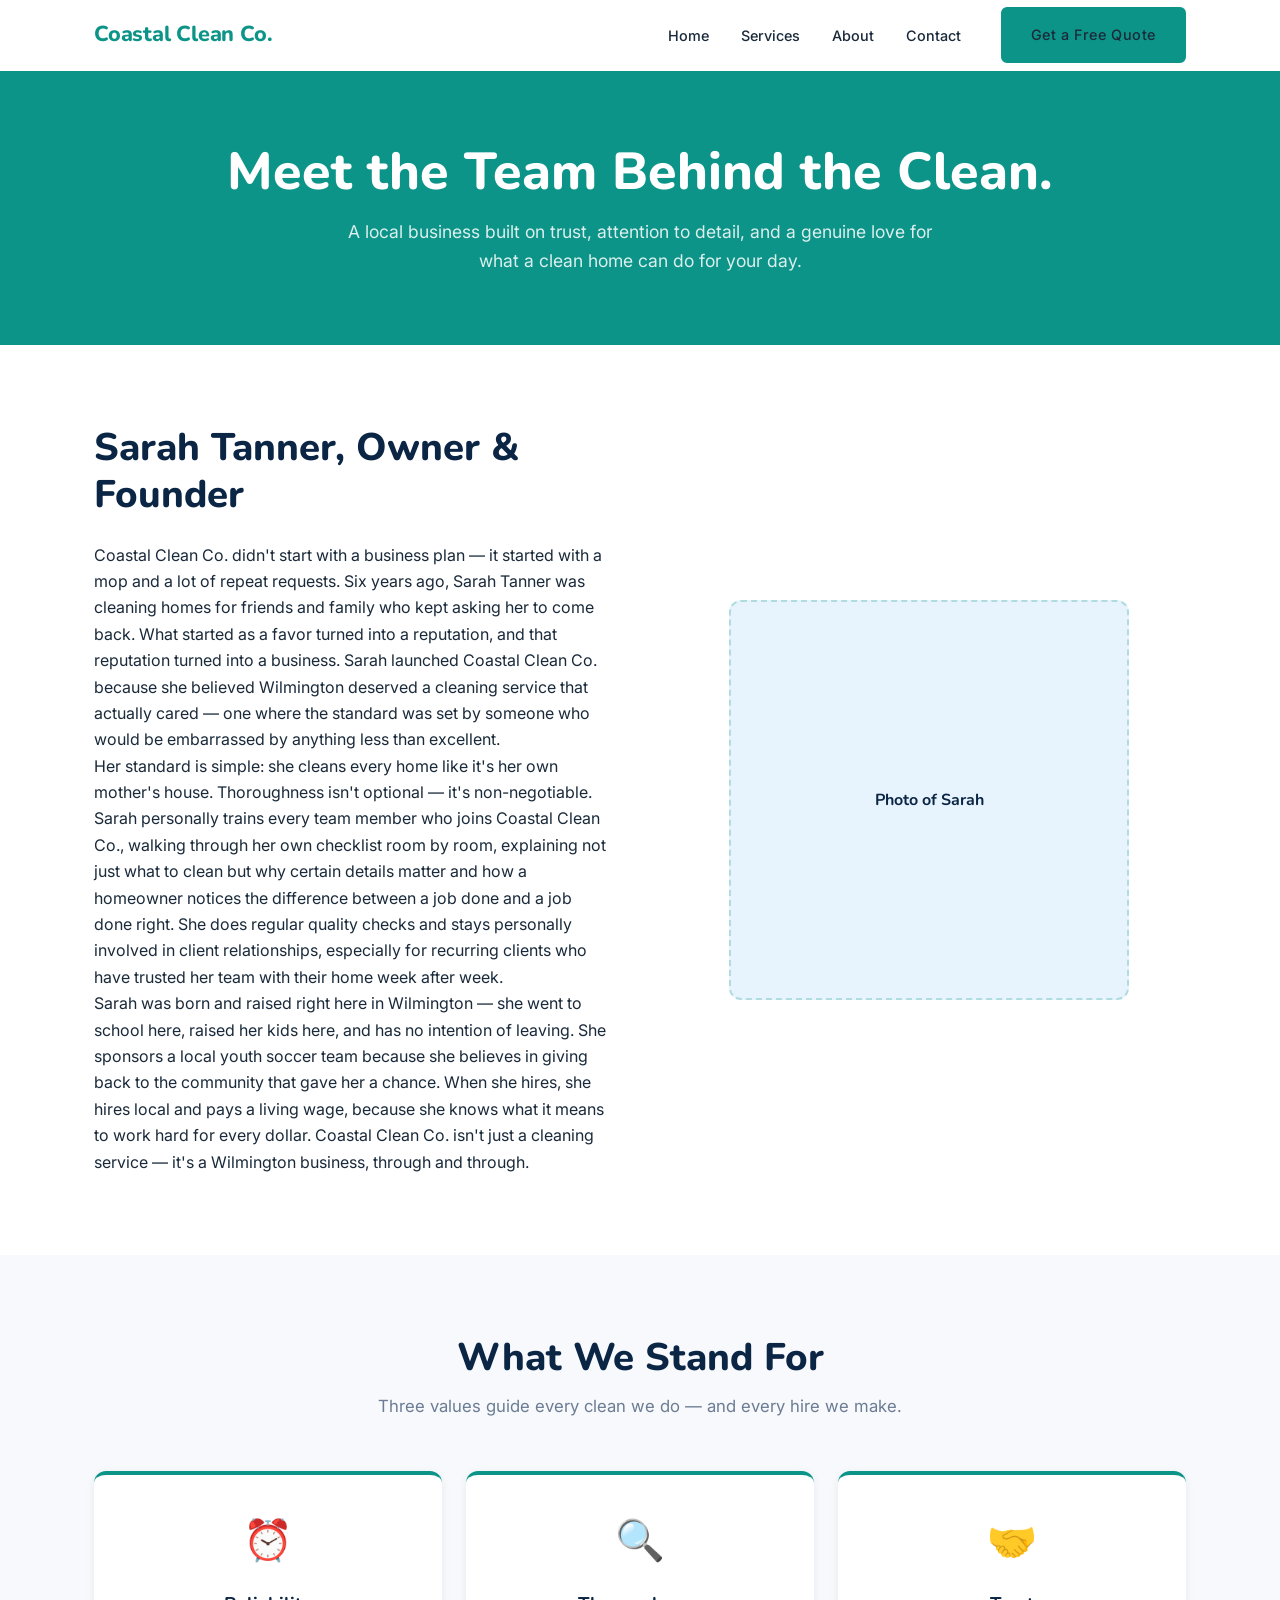
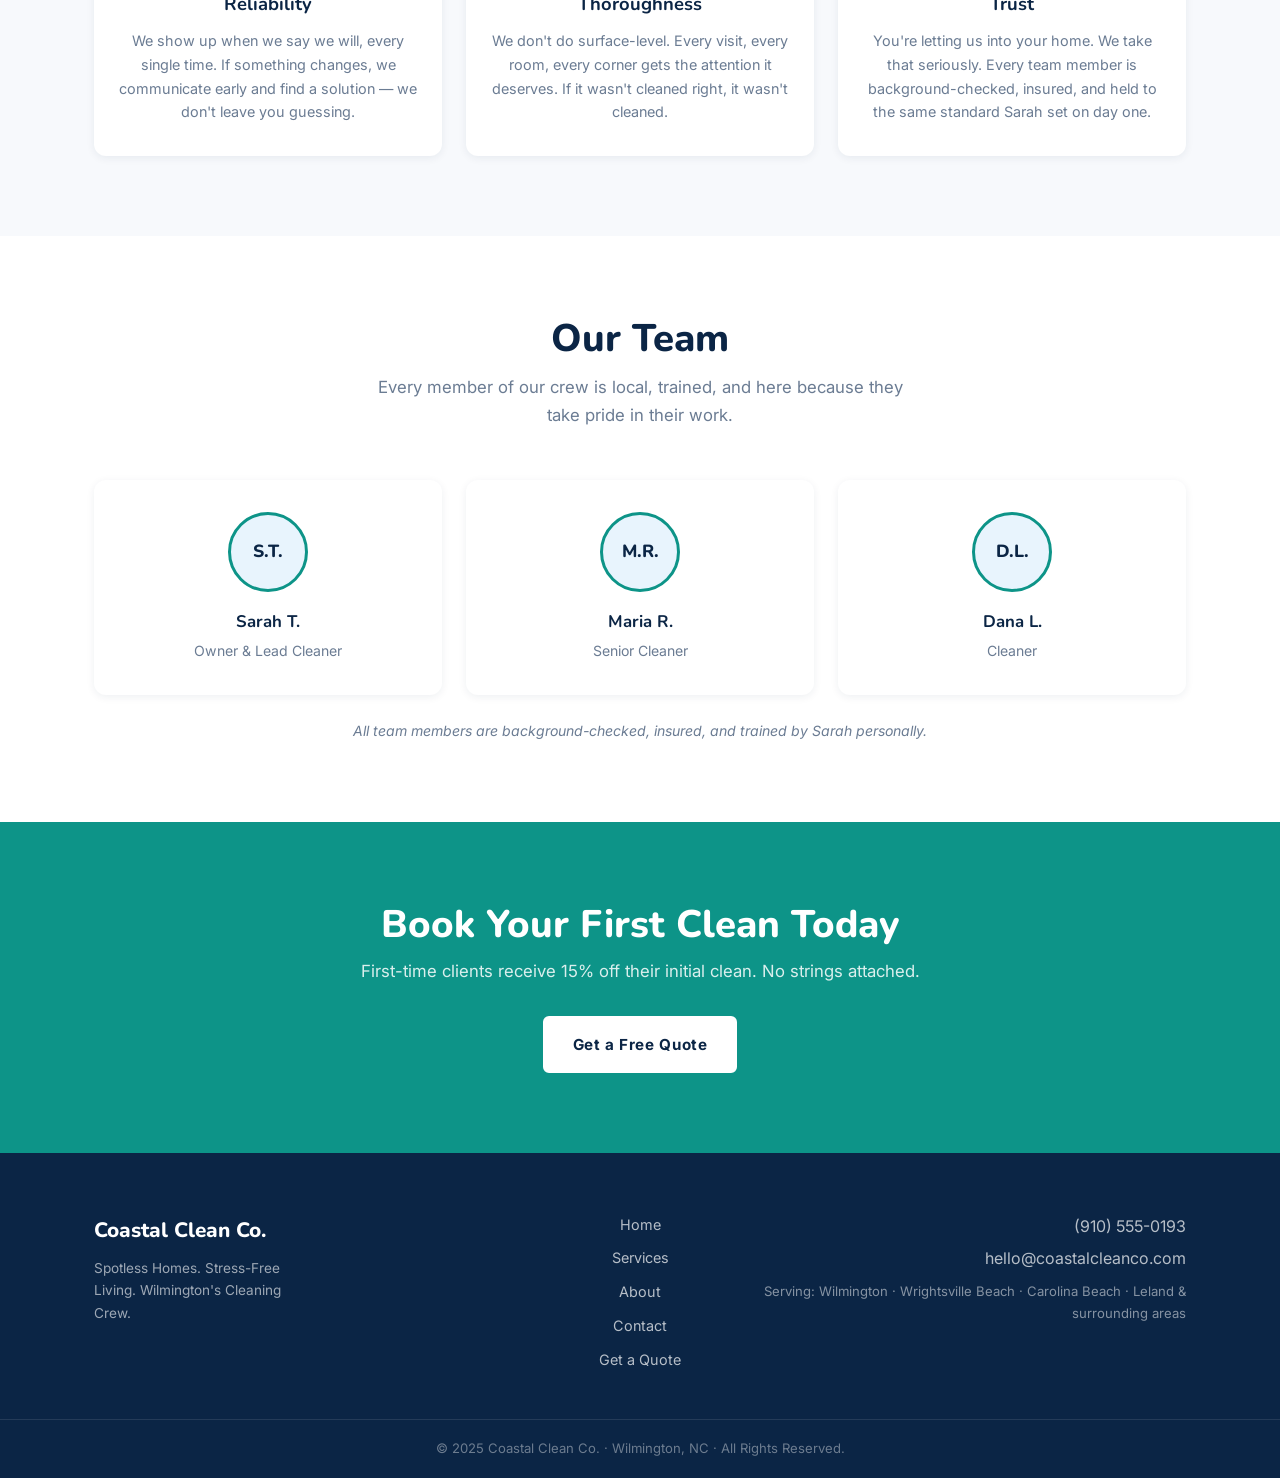
==== about.html @ 37d0d12b "Initial build — Coastal Clean Co. website 5-page lead-gen site for a fictional residential cleaning " ====
<!DOCTYPE html>
<html lang="en">
<head>
  <meta charset="UTF-8" />
  <meta name="viewport" content="width=device-width, initial-scale=1.0" />
  <meta name="description" content="Meet Sarah Tanner and the Coastal Clean Co. team — Wilmington's trusted residential cleaning crew. Background-checked, locally owned, and community-driven." />
  <title>About Us | Coastal Clean Co. — Wilmington, NC</title>
  <link rel="stylesheet" href="assets/css/style.css" />
  <link rel="preconnect" href="https://fonts.googleapis.com" />
  <link rel="preconnect" href="https://fonts.gstatic.com" crossorigin />
  <link href="https://fonts.googleapis.com/css2?family=Nunito:wght@700;800&family=Inter:wght@400;500&display=swap" rel="stylesheet" />
</head>
<body>

  <!-- ══════════════════════════════
       NAVBAR
  ══════════════════════════════ -->
  <header class="navbar" role="banner">
    <div class="container">
      <nav class="navbar__inner" aria-label="Main navigation">
        <a href="index.html" class="navbar__logo" aria-label="Coastal Clean Co. — Home">Coastal Clean Co.</a>

        <button class="navbar__hamburger" aria-label="Toggle navigation menu" aria-expanded="false" aria-controls="nav-links">
          <span></span><span></span><span></span>
        </button>

        <ul class="navbar__links" id="nav-links" role="list">
          <li><a href="index.html">Home</a></li>
          <li><a href="services.html">Services</a></li>
          <li><a href="about.html">About</a></li>
          <li><a href="contact.html">Contact</a></li>
          <li class="navbar__cta"><a href="contact.html" class="btn btn-primary">Get a Free Quote</a></li>
        </ul>
      </nav>
    </div>
  </header>

  <main>

    <!-- ══════════════════════════════
         PAGE HERO
    ══════════════════════════════ -->
    <section class="page-hero" aria-label="About hero">
      <div class="container">
        <h1>Meet the Team Behind the Clean.</h1>
        <p>A local business built on trust, attention to detail, and a genuine love for what a clean home can do for your day.</p>
      </div>
    </section>

    <!-- ══════════════════════════════
         OWNER BIO
    ══════════════════════════════ -->
    <section class="bio-section" aria-labelledby="bio-heading">
      <div class="container">
        <div class="bio-section__inner">

          <!-- Left: Bio copy -->
          <div>
            <h2 id="bio-heading" style="margin-bottom: 24px;">Sarah Tanner, Owner &amp; Founder</h2>

            <p>Coastal Clean Co. didn't start with a business plan — it started with a mop and a lot of repeat requests. Six years ago, Sarah Tanner was cleaning homes for friends and family who kept asking her to come back. What started as a favor turned into a reputation, and that reputation turned into a business. Sarah launched Coastal Clean Co. because she believed Wilmington deserved a cleaning service that actually cared — one where the standard was set by someone who would be embarrassed by anything less than excellent.</p>

            <p>Her standard is simple: she cleans every home like it's her own mother's house. Thoroughness isn't optional — it's non-negotiable. Sarah personally trains every team member who joins Coastal Clean Co., walking through her own checklist room by room, explaining not just what to clean but why certain details matter and how a homeowner notices the difference between a job done and a job done right. She does regular quality checks and stays personally involved in client relationships, especially for recurring clients who have trusted her team with their home week after week.</p>

            <p>Sarah was born and raised right here in Wilmington — she went to school here, raised her kids here, and has no intention of leaving. She sponsors a local youth soccer team because she believes in giving back to the community that gave her a chance. When she hires, she hires local and pays a living wage, because she knows what it means to work hard for every dollar. Coastal Clean Co. isn't just a cleaning service — it's a Wilmington business, through and through.</p>
          </div>

          <!-- Right: Photo placeholder -->
          <div class="bio-section__image" role="img" aria-label="Photo of Sarah Tanner placeholder">
            Photo of Sarah
          </div>

        </div>
      </div>
    </section>

    <!-- ══════════════════════════════
         VALUES
    ══════════════════════════════ -->
    <section class="section section--gray" aria-labelledby="values-heading">
      <div class="container">
        <div class="section__header">
          <h2 id="values-heading">What We Stand For</h2>
          <p>Three values guide every clean we do — and every hire we make.</p>
        </div>

        <div class="values-grid">

          <article class="value-card">
            <div class="value-card__icon" aria-hidden="true">⏰</div>
            <div class="value-card__title">Reliability</div>
            <p class="value-card__desc">We show up when we say we will, every single time. If something changes, we communicate early and find a solution — we don't leave you guessing.</p>
          </article>

          <article class="value-card">
            <div class="value-card__icon" aria-hidden="true">🔍</div>
            <div class="value-card__title">Thoroughness</div>
            <p class="value-card__desc">We don't do surface-level. Every visit, every room, every corner gets the attention it deserves. If it wasn't cleaned right, it wasn't cleaned.</p>
          </article>

          <article class="value-card">
            <div class="value-card__icon" aria-hidden="true">🤝</div>
            <div class="value-card__title">Trust</div>
            <p class="value-card__desc">You're letting us into your home. We take that seriously. Every team member is background-checked, insured, and held to the same standard Sarah set on day one.</p>
          </article>

        </div>
      </div>
    </section>

    <!-- ══════════════════════════════
         TEAM
    ══════════════════════════════ -->
    <section class="section" aria-labelledby="team-heading">
      <div class="container">
        <div class="section__header">
          <h2 id="team-heading">Our Team</h2>
          <p>Every member of our crew is local, trained, and here because they take pride in their work.</p>
        </div>

        <div class="team-grid">

          <article class="team-card">
            <div class="team-card__avatar" aria-hidden="true">S.T.</div>
            <div class="team-card__name">Sarah T.</div>
            <div class="team-card__role">Owner &amp; Lead Cleaner</div>
          </article>

          <article class="team-card">
            <div class="team-card__avatar" aria-hidden="true">M.R.</div>
            <div class="team-card__name">Maria R.</div>
            <div class="team-card__role">Senior Cleaner</div>
          </article>

          <article class="team-card">
            <div class="team-card__avatar" aria-hidden="true">D.L.</div>
            <div class="team-card__name">Dana L.</div>
            <div class="team-card__role">Cleaner</div>
          </article>

        </div>

        <p class="team-note">All team members are background-checked, insured, and trained by Sarah personally.</p>
      </div>
    </section>

    <!-- ══════════════════════════════
         CTA BANNER
    ══════════════════════════════ -->
    <section class="cta-banner" aria-label="Call to action">
      <div class="container">
        <h2>Book Your First Clean Today</h2>
        <p>First-time clients receive 15% off their initial clean. No strings attached.</p>
        <a href="contact.html" class="btn btn-white">Get a Free Quote</a>
      </div>
    </section>

  </main>

  <!-- ══════════════════════════════
       FOOTER
  ══════════════════════════════ -->
  <footer class="footer" role="contentinfo">
    <div class="container">
      <div class="footer__inner">

        <div class="footer__brand">
          <div class="footer__logo">Coastal Clean Co.</div>
          <p class="footer__tagline">Spotless Homes. Stress-Free Living. Wilmington's Cleaning Crew.</p>
        </div>

        <nav class="footer__nav" aria-label="Footer navigation">
          <a href="index.html">Home</a>
          <a href="services.html">Services</a>
          <a href="about.html">About</a>
          <a href="contact.html">Contact</a>
          <a href="contact.html">Get a Quote</a>
        </nav>

        <div class="footer__contact">
          <p><a href="tel:+19105550193">(910) 555-0193</a></p>
          <p><a href="mailto:hello@coastalcleanco.com">hello@coastalcleanco.com</a></p>
          <p class="footer__areas">Serving: Wilmington · Wrightsville Beach · Carolina Beach · Leland &amp; surrounding areas</p>
        </div>

      </div>
    </div>
    <div class="footer__bottom">
      <div class="container">
        &copy; 2025 Coastal Clean Co. &middot; Wilmington, NC &middot; All Rights Reserved.
      </div>
    </div>
  </footer>

  <script src="assets/js/main.js"></script>
</body>
</html>
---- assets/css/style.css ----
/* =============================================================
   Coastal Clean Co. — Main Stylesheet
   Rising Tide Digital LLC
   ============================================================= */

/* ── Google Fonts ── */
@import url('https://fonts.googleapis.com/css2?family=Nunito:wght@700;800&family=Inter:wght@400;500&display=swap');

/* ── Custom Properties ── */
:root {
  --white:       #FFFFFF;
  --sky-blue:    #E8F4FD;
  --teal:        #0D9488;
  --teal-dark:   #0a7a70;
  --teal-light:  rgba(13,148,136,0.10);
  --navy:        #0B2545;
  --gray-light:  #F7F9FC;
  --text:        #1A2A3A;
  --text-muted:  #6b7c93;
  --border:      #e2eaf2;

  --font-heading: 'Nunito', sans-serif;
  --font-body:    'Inter', sans-serif;

  --radius:      6px;
  --radius-lg:   12px;
  --shadow-sm:   0 2px 8px rgba(11,37,69,0.07);
  --shadow-md:   0 4px 20px rgba(11,37,69,0.10);
  --shadow-teal: 0 8px 24px rgba(13,148,136,0.15);

  --section-pad-desktop: 80px;
  --section-pad-mobile:  50px;
}

/* ── Reset & Base ── */
*, *::before, *::after { box-sizing: border-box; margin: 0; padding: 0; }

html { scroll-behavior: smooth; font-size: 16px; }

body {
  font-family: var(--font-body);
  color: var(--text);
  background: var(--white);
  line-height: 1.65;
  -webkit-font-smoothing: antialiased;
}

img { max-width: 100%; display: block; }
a  { color: inherit; text-decoration: none; }
ul { list-style: none; }

/* ── Typography ── */
h1, h2, h3, h4 {
  font-family: var(--font-heading);
  color: var(--navy);
  line-height: 1.2;
}

h1 { font-size: clamp(2rem, 5vw, 3.25rem); font-weight: 800; }
h2 { font-size: clamp(1.6rem, 3.5vw, 2.4rem); font-weight: 800; }
h3 { font-size: 1.2rem; font-weight: 700; }
p  { font-size: 1rem; color: var(--text); }

/* ── Container ── */
.container {
  width: 100%;
  max-width: 1140px;
  margin: 0 auto;
  padding: 0 24px;
}

/* ── Buttons ── */
.btn {
  display: inline-block;
  padding: 14px 28px;
  font-family: var(--font-body);
  font-size: 0.95rem;
  font-weight: 700;
  border-radius: var(--radius);
  letter-spacing: 0.04em;
  cursor: pointer;
  transition: background 0.2s ease, color 0.2s ease,
              box-shadow 0.2s ease, transform 0.15s ease;
  border: 2px solid transparent;
  text-align: center;
}

.btn-primary {
  background: var(--teal);
  color: var(--white);
  border-color: var(--teal);
}
.btn-primary:hover {
  background: var(--teal-dark);
  border-color: var(--teal-dark);
  box-shadow: var(--shadow-teal);
  transform: translateY(-1px);
}

.btn-secondary {
  background: var(--white);
  color: var(--teal);
  border-color: var(--teal);
}
.btn-secondary:hover {
  background: var(--teal);
  color: var(--white);
  transform: translateY(-1px);
}

.btn-white {
  background: var(--white);
  color: var(--navy);
  border-color: var(--white);
}
.btn-white:hover {
  background: var(--sky-blue);
  box-shadow: var(--shadow-md);
  transform: translateY(-1px);
}

/* ── Navbar ── */
.navbar {
  position: sticky;
  top: 0;
  z-index: 1000;
  background: var(--white);
  border-bottom: 1px solid transparent;
  transition: border-color 0.3s, box-shadow 0.3s;
}
.navbar.scrolled {
  border-color: var(--border);
  box-shadow: 0 2px 12px rgba(11,37,69,0.08);
}

.navbar__inner {
  display: flex;
  align-items: center;
  justify-content: space-between;
  height: 70px;
}

.navbar__logo {
  font-family: var(--font-heading);
  font-size: 1.35rem;
  font-weight: 800;
  color: var(--teal);
  letter-spacing: -0.01em;
}

.navbar__links {
  display: flex;
  align-items: center;
  gap: 32px;
}

.navbar__links a {
  font-size: 0.9rem;
  font-weight: 500;
  color: var(--text);
  transition: color 0.2s;
  position: relative;
}
.navbar__links a::after {
  content: '';
  position: absolute;
  bottom: -3px; left: 0;
  width: 0; height: 2px;
  background: var(--teal);
  transition: width 0.2s;
}
.navbar__links a:hover { color: var(--teal); }
.navbar__links a:hover::after { width: 100%; }

.navbar__cta { margin-left: 8px; }

/* Hamburger */
.navbar__hamburger {
  display: none;
  flex-direction: column;
  justify-content: center;
  gap: 5px;
  width: 32px;
  height: 32px;
  background: none;
  border: none;
  cursor: pointer;
  padding: 2px;
}
.navbar__hamburger span {
  display: block;
  height: 2px;
  background: var(--navy);
  border-radius: 2px;
  transition: transform 0.3s, opacity 0.3s;
}
.navbar__hamburger.open span:nth-child(1) { transform: translateY(7px) rotate(45deg); }
.navbar__hamburger.open span:nth-child(2) { opacity: 0; }
.navbar__hamburger.open span:nth-child(3) { transform: translateY(-7px) rotate(-45deg); }

/* Mobile nav */
@media (max-width: 767px) {
  .navbar__hamburger { display: flex; }
  .navbar__links {
    display: none;
    flex-direction: column;
    align-items: flex-start;
    gap: 0;
    position: absolute;
    top: 70px; left: 0;
    width: 100%;
    background: var(--white);
    border-top: 1px solid var(--border);
    box-shadow: var(--shadow-md);
    padding: 16px 24px 24px;
  }
  .navbar__links.open { display: flex; }
  .navbar__links a {
    padding: 10px 0;
    width: 100%;
    border-bottom: 1px solid var(--border);
    font-size: 1rem;
  }
  .navbar__links a:last-of-type { border-bottom: none; }
  .navbar__cta { margin: 12px 0 0; width: 100%; }
  .navbar__cta .btn { width: 100%; text-align: center; }
}

/* ── Hero (Homepage) ── */
.hero {
  background: var(--white);
  padding: 90px 0 0;
  overflow: hidden;
  position: relative;
}

.hero__inner {
  display: grid;
  grid-template-columns: 1fr 1fr;
  gap: 48px;
  align-items: center;
}

.hero__eyebrow {
  display: inline-block;
  background: var(--teal-light);
  color: var(--teal);
  font-size: 0.8rem;
  font-weight: 700;
  letter-spacing: 0.08em;
  text-transform: uppercase;
  padding: 6px 14px;
  border-radius: 99px;
  margin-bottom: 20px;
}

.hero__headline { margin-bottom: 18px; }

.hero__sub {
  font-size: 1.1rem;
  color: var(--text-muted);
  margin-bottom: 32px;
  max-width: 480px;
}

.hero__btns { display: flex; gap: 14px; flex-wrap: wrap; }

.hero__image {
  width: 100%;
  max-width: 480px;
  height: 380px;
  background: rgba(13,148,136,0.10);
  border-radius: var(--radius-lg);
  display: flex;
  align-items: center;
  justify-content: center;
  color: var(--navy);
  font-family: var(--font-heading);
  font-weight: 700;
  font-size: 1rem;
  border: 2px dashed rgba(13,148,136,0.25);
  margin: 0 auto;
  text-align: center;
  padding: 20px;
}

/* Trust bar */
.trust-bar {
  margin-top: 60px;
  padding: 20px 0;
  background: var(--sky-blue);
  clip-path: polygon(0 15%, 100% 0%, 100% 100%, 0 100%);
  padding-top: 50px;
}

.trust-bar__inner {
  display: flex;
  flex-wrap: wrap;
  justify-content: center;
  gap: 24px 40px;
}

.trust-bar__item {
  font-size: 0.9rem;
  font-weight: 500;
  color: var(--navy);
  display: flex;
  align-items: center;
  gap: 7px;
}

/* ── Section shared ── */
.section {
  padding: var(--section-pad-desktop) 0;
}
.section--gray  { background: var(--gray-light); }
.section--navy  { background: var(--navy); }
.section--teal  { background: var(--teal); }
.section--sky   { background: var(--sky-blue); }

.section__header { text-align: center; margin-bottom: 50px; }
.section__header h2 { margin-bottom: 12px; }
.section__header p  { color: var(--text-muted); font-size: 1.05rem; max-width: 560px; margin: 0 auto; }

.section--navy .section__header h2,
.section--teal .section__header h2 { color: var(--white); }
.section--navy .section__header p  { color: rgba(255,255,255,0.7); }
.section--teal .section__header p  { color: rgba(255,255,255,0.85); }

/* ── Services Grid ── */
.services-grid {
  display: grid;
  grid-template-columns: repeat(3, 1fr);
  gap: 24px;
}

.service-card {
  background: var(--white);
  border-radius: var(--radius-lg);
  padding: 28px 24px;
  box-shadow: var(--shadow-sm);
  transition: transform 0.2s, box-shadow 0.2s;
}
.service-card:hover {
  transform: translateY(-3px);
  box-shadow: var(--shadow-teal);
}

.service-card__icon { font-size: 2rem; margin-bottom: 14px; }
.service-card__name { font-family: var(--font-heading); font-weight: 700; font-size: 1.05rem; margin-bottom: 8px; color: var(--navy); }
.service-card__desc { font-size: 0.9rem; color: var(--text-muted); }

/* ── How It Works ── */
.steps {
  display: grid;
  grid-template-columns: repeat(3, 1fr);
  gap: 0;
  position: relative;
}

.steps::before {
  content: '';
  position: absolute;
  top: 32px;
  left: calc(16.667% + 32px);
  right: calc(16.667% + 32px);
  height: 3px;
  background: linear-gradient(90deg, var(--teal), var(--teal));
  opacity: 0.25;
  z-index: 0;
}

.step {
  display: flex;
  flex-direction: column;
  align-items: center;
  text-align: center;
  padding: 0 24px;
  position: relative;
  z-index: 1;
}

.step__circle {
  width: 64px; height: 64px;
  border-radius: 50%;
  background: var(--teal);
  color: var(--white);
  display: flex;
  align-items: center;
  justify-content: center;
  font-family: var(--font-heading);
  font-size: 1.4rem;
  font-weight: 800;
  margin-bottom: 20px;
  box-shadow: 0 4px 16px rgba(13,148,136,0.3);
}

.step__title { font-family: var(--font-heading); font-weight: 700; font-size: 1.1rem; margin-bottom: 8px; color: var(--navy); }
.step__desc  { font-size: 0.9rem; color: var(--text-muted); max-width: 220px; }

/* ── Testimonials ── */
.testimonials-grid {
  display: grid;
  grid-template-columns: repeat(3, 1fr);
  gap: 24px;
}

.testimonial-card {
  background: var(--white);
  border-radius: var(--radius-lg);
  padding: 28px 24px;
  box-shadow: var(--shadow-sm);
  border-top: 4px solid var(--teal);
  transition: transform 0.2s, box-shadow 0.2s;
}
.testimonial-card:hover {
  transform: translateY(-3px);
  box-shadow: var(--shadow-teal);
}

.testimonial-card__stars { color: #f59e0b; font-size: 1rem; margin-bottom: 14px; letter-spacing: 2px; }
.testimonial-card__quote { font-size: 0.95rem; color: var(--text); line-height: 1.7; margin-bottom: 18px; font-style: italic; }
.testimonial-card__author { font-family: var(--font-heading); font-weight: 700; font-size: 0.9rem; color: var(--navy); }
.testimonial-card__location { font-size: 0.82rem; color: var(--text-muted); margin-top: 2px; }

/* ── Trust Section ── */
.trust-section__inner {
  display: grid;
  grid-template-columns: 1fr 1fr;
  gap: 64px;
  align-items: center;
}

.trust-section__headline { margin-bottom: 28px; }
.trust-points { display: flex; flex-direction: column; gap: 16px; }
.trust-point {
  display: flex;
  align-items: flex-start;
  gap: 14px;
  font-size: 0.97rem;
}
.trust-point__icon {
  width: 32px; height: 32px;
  border-radius: 50%;
  background: var(--teal-light);
  display: flex;
  align-items: center;
  justify-content: center;
  font-size: 0.9rem;
  flex-shrink: 0;
  margin-top: 2px;
}
.trust-point__text strong { display: block; font-weight: 700; color: var(--navy); font-family: var(--font-heading); font-size: 1rem; }
.trust-point__text span   { color: var(--text-muted); font-size: 0.9rem; }

.trust-section__image {
  width: 100%;
  height: 340px;
  background: var(--sky-blue);
  border-radius: var(--radius-lg);
  display: flex;
  align-items: center;
  justify-content: center;
  color: var(--navy);
  font-family: var(--font-heading);
  font-weight: 700;
  font-size: 1rem;
  border: 2px dashed rgba(13,148,136,0.25);
  text-align: center;
}

/* ── CTA Banner ── */
.cta-banner {
  background: var(--teal);
  padding: var(--section-pad-desktop) 0;
  text-align: center;
}
.cta-banner h2 { color: var(--white); margin-bottom: 10px; }
.cta-banner p  { color: rgba(255,255,255,0.85); font-size: 1.05rem; margin-bottom: 30px; }

/* ── Footer ── */
.footer {
  background: var(--navy);
  padding: 60px 0 0;
  color: rgba(255,255,255,0.75);
}

.footer__inner {
  display: grid;
  grid-template-columns: 1fr auto 1fr;
  gap: 40px;
  align-items: start;
  padding-bottom: 48px;
}

.footer__logo {
  font-family: var(--font-heading);
  font-size: 1.3rem;
  font-weight: 800;
  color: var(--white);
  margin-bottom: 10px;
}
.footer__tagline { font-size: 0.85rem; max-width: 220px; color: rgba(255,255,255,0.6); }

.footer__nav { display: flex; flex-direction: column; gap: 10px; text-align: center; }
.footer__nav a { font-size: 0.9rem; color: rgba(255,255,255,0.7); transition: color 0.2s; }
.footer__nav a:hover { color: var(--white); }

.footer__contact { text-align: right; font-size: 0.9rem; }
.footer__contact a { color: rgba(255,255,255,0.7); transition: color 0.2s; }
.footer__contact a:hover { color: var(--white); }
.footer__contact p { margin-bottom: 6px; }
.footer__areas { margin-top: 10px; font-size: 0.82rem; color: rgba(255,255,255,0.5); }

.footer__bottom {
  border-top: 1px solid rgba(255,255,255,0.1);
  padding: 18px 0;
  text-align: center;
  font-size: 0.82rem;
  color: rgba(255,255,255,0.4);
}

/* ── Page Heroes (inner pages) ── */
.page-hero {
  background: var(--teal);
  padding: 70px 0;
  text-align: center;
}
.page-hero h1 { color: var(--white); margin-bottom: 14px; }
.page-hero p  { color: rgba(255,255,255,0.85); font-size: 1.1rem; max-width: 600px; margin: 0 auto; }

.page-hero--navy { background: var(--navy); }
.page-hero--gray {
  background: var(--gray-light);
  padding: 60px 0;
}
.page-hero--gray h1 { color: var(--teal); }
.page-hero--gray p  { color: var(--text-muted); }

/* ── Services Page ── */
.service-section {
  padding: var(--section-pad-desktop) 0;
}
.service-section--alt { background: var(--gray-light); }

.service-section__inner {
  display: grid;
  gap: 32px;
}

.service-section__header { display: flex; align-items: center; gap: 14px; margin-bottom: 16px; }
.service-section__icon { font-size: 2.2rem; }
.service-section__body p { color: var(--text-muted); margin-bottom: 14px; }
.service-section__body p:last-of-type { margin-bottom: 20px; }

.service-tasks {
  list-style: none;
  display: grid;
  grid-template-columns: 1fr 1fr;
  gap: 8px 24px;
  margin-bottom: 28px;
}
.service-tasks li {
  font-size: 0.92rem;
  color: var(--text);
  display: flex;
  align-items: center;
  gap: 8px;
}
.service-tasks li::before {
  content: '✓';
  color: var(--teal);
  font-weight: 700;
  flex-shrink: 0;
}

/* Pricing section */
.pricing-section {
  background: var(--navy);
  padding: var(--section-pad-desktop) 0;
  text-align: center;
}
.pricing-section h2 { color: var(--white); margin-bottom: 12px; }
.pricing-section p  { color: rgba(255,255,255,0.75); font-size: 1.05rem; margin-bottom: 30px; max-width: 560px; margin-left: auto; margin-right: auto; }

/* ── About Page ── */
.bio-section {
  padding: var(--section-pad-desktop) 0;
  background: var(--white);
}
.bio-section__inner {
  display: grid;
  grid-template-columns: 1fr 1fr;
  gap: 64px;
  align-items: center;
}
.bio-section__text p { color: var(--text-muted); margin-bottom: 18px; font-size: 1rem; line-height: 1.75; }
.bio-section__text p:last-child { margin-bottom: 0; }
.bio-section__image {
  width: 100%;
  max-width: 400px;
  height: 400px;
  background: var(--sky-blue);
  border-radius: var(--radius-lg);
  display: flex;
  align-items: center;
  justify-content: center;
  color: var(--navy);
  font-family: var(--font-heading);
  font-weight: 700;
  font-size: 1rem;
  border: 2px dashed rgba(13,148,136,0.25);
  margin: 0 auto;
  text-align: center;
}

/* Values */
.values-grid {
  display: grid;
  grid-template-columns: repeat(3, 1fr);
  gap: 24px;
}
.value-card {
  background: var(--white);
  border-radius: var(--radius-lg);
  padding: 32px 24px;
  box-shadow: var(--shadow-sm);
  border-top: 4px solid var(--teal);
  transition: transform 0.2s, box-shadow 0.2s;
  text-align: center;
}
.value-card:hover { transform: translateY(-3px); box-shadow: var(--shadow-teal); }
.value-card__icon { font-size: 2.5rem; margin-bottom: 16px; }
.value-card__title { font-family: var(--font-heading); font-weight: 700; font-size: 1.15rem; color: var(--navy); margin-bottom: 10px; }
.value-card__desc { font-size: 0.9rem; color: var(--text-muted); }

/* Team */
.team-grid {
  display: grid;
  grid-template-columns: repeat(3, 1fr);
  gap: 24px;
}
.team-card {
  background: var(--white);
  border-radius: var(--radius-lg);
  padding: 32px 24px;
  box-shadow: var(--shadow-sm);
  text-align: center;
  transition: transform 0.2s, box-shadow 0.2s;
}
.team-card:hover { transform: translateY(-3px); box-shadow: var(--shadow-teal); }

.team-card__avatar {
  width: 80px; height: 80px;
  border-radius: 50%;
  background: var(--sky-blue);
  display: flex;
  align-items: center;
  justify-content: center;
  font-family: var(--font-heading);
  font-weight: 800;
  font-size: 1.1rem;
  color: var(--navy);
  margin: 0 auto 16px;
  border: 3px solid var(--teal);
}
.team-card__name { font-family: var(--font-heading); font-weight: 700; font-size: 1.05rem; color: var(--navy); margin-bottom: 4px; }
.team-card__role { font-size: 0.88rem; color: var(--text-muted); }
.team-note { text-align: center; font-size: 0.88rem; color: var(--text-muted); margin-top: 24px; font-style: italic; }

/* ── Contact Page ── */
.contact-layout {
  padding: var(--section-pad-desktop) 0;
  background: var(--gray-light);
}
.contact-layout__inner {
  display: grid;
  grid-template-columns: 1fr 380px;
  gap: 48px;
  align-items: start;
}

.contact-form-wrap {
  background: var(--white);
  border-radius: var(--radius-lg);
  padding: 40px;
  box-shadow: var(--shadow-md);
}

.form-row { display: grid; grid-template-columns: 1fr 1fr; gap: 20px; }

.form-group {
  display: flex;
  flex-direction: column;
  gap: 6px;
  margin-bottom: 20px;
}
.form-group:last-child { margin-bottom: 0; }

.form-group label {
  font-size: 0.88rem;
  font-weight: 500;
  color: var(--navy);
}
.form-group span.required { color: var(--teal); margin-left: 2px; }

.form-group input,
.form-group select,
.form-group textarea {
  width: 100%;
  padding: 12px 14px;
  border: 1.5px solid var(--border);
  border-radius: var(--radius);
  font-family: var(--font-body);
  font-size: 0.95rem;
  color: var(--text);
  background: var(--white);
  transition: border-color 0.2s, box-shadow 0.2s;
  outline: none;
  appearance: none;
}
.form-group input:focus,
.form-group select:focus,
.form-group textarea:focus {
  border-color: var(--teal);
  box-shadow: 0 0 0 3px rgba(13,148,136,0.1);
}
.form-group textarea { resize: vertical; min-height: 110px; }

.form-group select {
  background-image: url("data:image/svg+xml,%3Csvg xmlns='http://www.w3.org/2000/svg' width='12' height='8' viewBox='0 0 12 8'%3E%3Cpath d='M1 1l5 5 5-5' stroke='%236b7c93' stroke-width='1.5' fill='none' stroke-linecap='round'/%3E%3C/svg%3E");
  background-repeat: no-repeat;
  background-position: right 14px center;
  padding-right: 36px;
}

.form-submit { margin-top: 24px; }
.form-submit .btn { width: 100%; font-size: 1rem; padding: 15px; }

/* Contact sidebar */
.contact-info-box {
  background: rgba(13,148,136,0.07);
  border: 1.5px solid rgba(13,148,136,0.2);
  border-radius: var(--radius-lg);
  padding: 28px 24px;
}
.contact-info-box__title {
  font-family: var(--font-heading);
  font-size: 1rem;
  font-weight: 700;
  color: var(--teal);
  margin-bottom: 16px;
  display: flex;
  align-items: center;
  gap: 8px;
}
.contact-info-box p {
  font-size: 0.92rem;
  color: var(--text-muted);
  margin-bottom: 10px;
}
.contact-info-box strong { color: var(--navy); font-weight: 600; }
.contact-info-box a { color: var(--teal); }
.contact-info-box a:hover { text-decoration: underline; }
.contact-info-box .divider { border: none; border-top: 1px solid rgba(13,148,136,0.15); margin: 16px 0; }

/* ── Thanks Page ── */
.thanks-page {
  min-height: 80vh;
  display: flex;
  align-items: center;
  justify-content: center;
  text-align: center;
  padding: 80px 24px;
}
.thanks-inner { max-width: 560px; }
.thanks-check {
  width: 80px; height: 80px;
  background: rgba(13,148,136,0.1);
  border-radius: 50%;
  display: flex;
  align-items: center;
  justify-content: center;
  font-size: 2.5rem;
  margin: 0 auto 28px;
  color: var(--teal);
  border: 3px solid rgba(13,148,136,0.25);
}
.thanks-inner h1 { margin-bottom: 16px; }
.thanks-inner p  { color: var(--text-muted); font-size: 1.05rem; margin-bottom: 32px; }

/* ── Utility ── */
.text-center { text-align: center; }
.text-teal   { color: var(--teal); }
.text-navy   { color: var(--navy); }
.text-white  { color: var(--white); }
.mt-8  { margin-top: 8px; }
.mt-16 { margin-top: 16px; }
.mt-24 { margin-top: 24px; }
.mt-32 { margin-top: 32px; }
.mb-8  { margin-bottom: 8px; }
.mb-16 { margin-bottom: 16px; }

/* ── Responsive ── */
@media (max-width: 1023px) {
  .services-grid         { grid-template-columns: repeat(2, 1fr); }
  .testimonials-grid     { grid-template-columns: repeat(2, 1fr); }
  .trust-section__inner  { gap: 40px; }
  .footer__inner         { grid-template-columns: 1fr 1fr; }
  .footer__contact       { text-align: left; grid-column: span 2; }
  .contact-layout__inner { grid-template-columns: 1fr; }
  .bio-section__inner    { grid-template-columns: 1fr; }
  .bio-section__inner    { gap: 40px; }
  .bio-section__image    { max-width: 100%; height: 300px; }
}

@media (max-width: 767px) {
  :root {
    --section-pad-desktop: var(--section-pad-mobile);
  }

  .hero { padding: 60px 0 0; }
  .hero__inner {
    grid-template-columns: 1fr;
    gap: 36px;
  }
  .hero__image { height: 260px; }
  .hero__btns  { flex-direction: column; }
  .hero__btns .btn { width: 100%; text-align: center; }

  .trust-bar { clip-path: none; padding-top: 30px; }
  .trust-bar__inner { flex-direction: column; align-items: center; gap: 14px; }

  .steps {
    grid-template-columns: 1fr;
    gap: 36px;
  }
  .steps::before { display: none; }
  .step { align-items: flex-start; text-align: left; flex-direction: row; gap: 18px; }
  .step__circle { flex-shrink: 0; margin-bottom: 0; }
  .step__desc { max-width: none; }

  .services-grid      { grid-template-columns: 1fr; }
  .testimonials-grid  { grid-template-columns: 1fr; }
  .values-grid        { grid-template-columns: 1fr; }
  .team-grid          { grid-template-columns: 1fr; }
  .trust-section__inner { grid-template-columns: 1fr; }
  .trust-section__image { height: 220px; }

  .footer__inner {
    grid-template-columns: 1fr;
    text-align: center;
  }
  .footer__contact       { text-align: center; grid-column: 1; }
  .footer__tagline       { max-width: none; }
  .footer__areas         { margin-top: 8px; }

  .contact-form-wrap { padding: 24px 20px; }
  .form-row          { grid-template-columns: 1fr; gap: 0; }

  .service-tasks { grid-template-columns: 1fr; }
}

@media (max-width: 480px) {
  h1 { font-size: 1.85rem; }
  h2 { font-size: 1.5rem; }
  .page-hero { padding: 50px 0; }
}
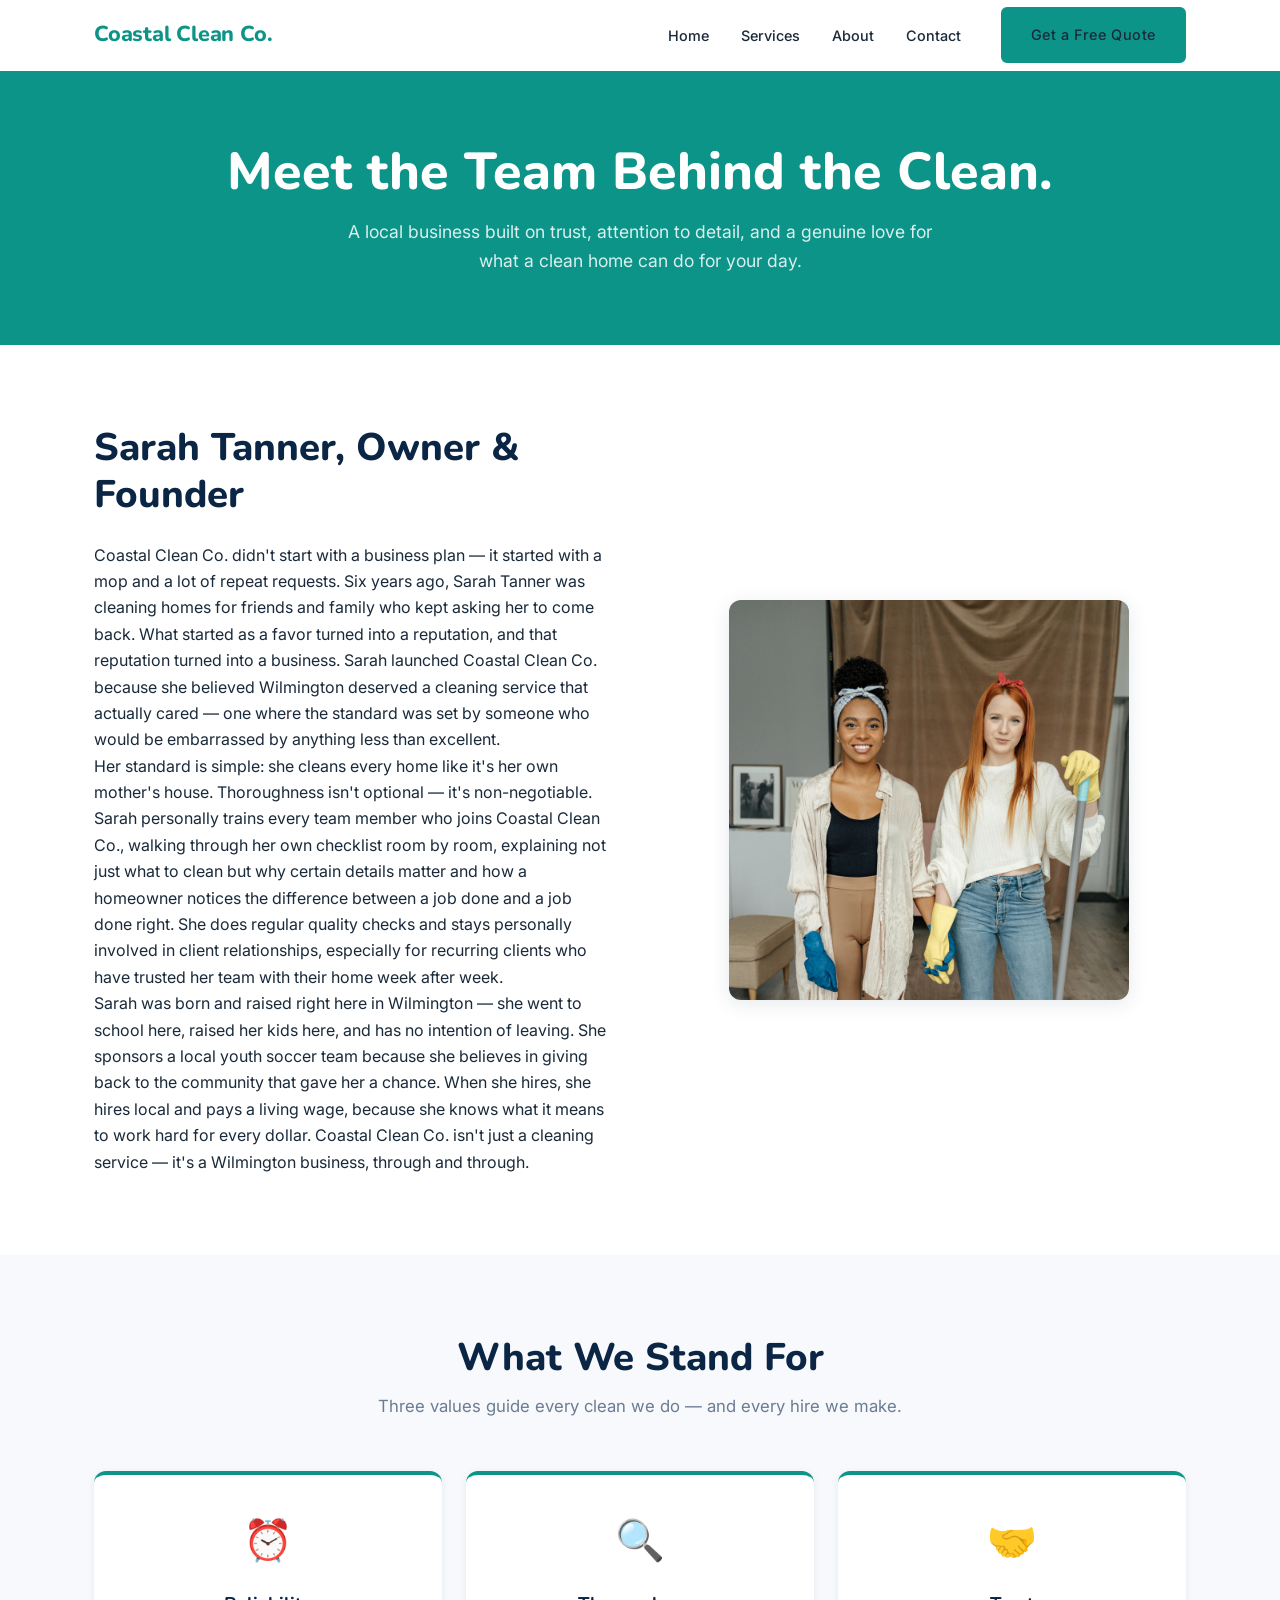
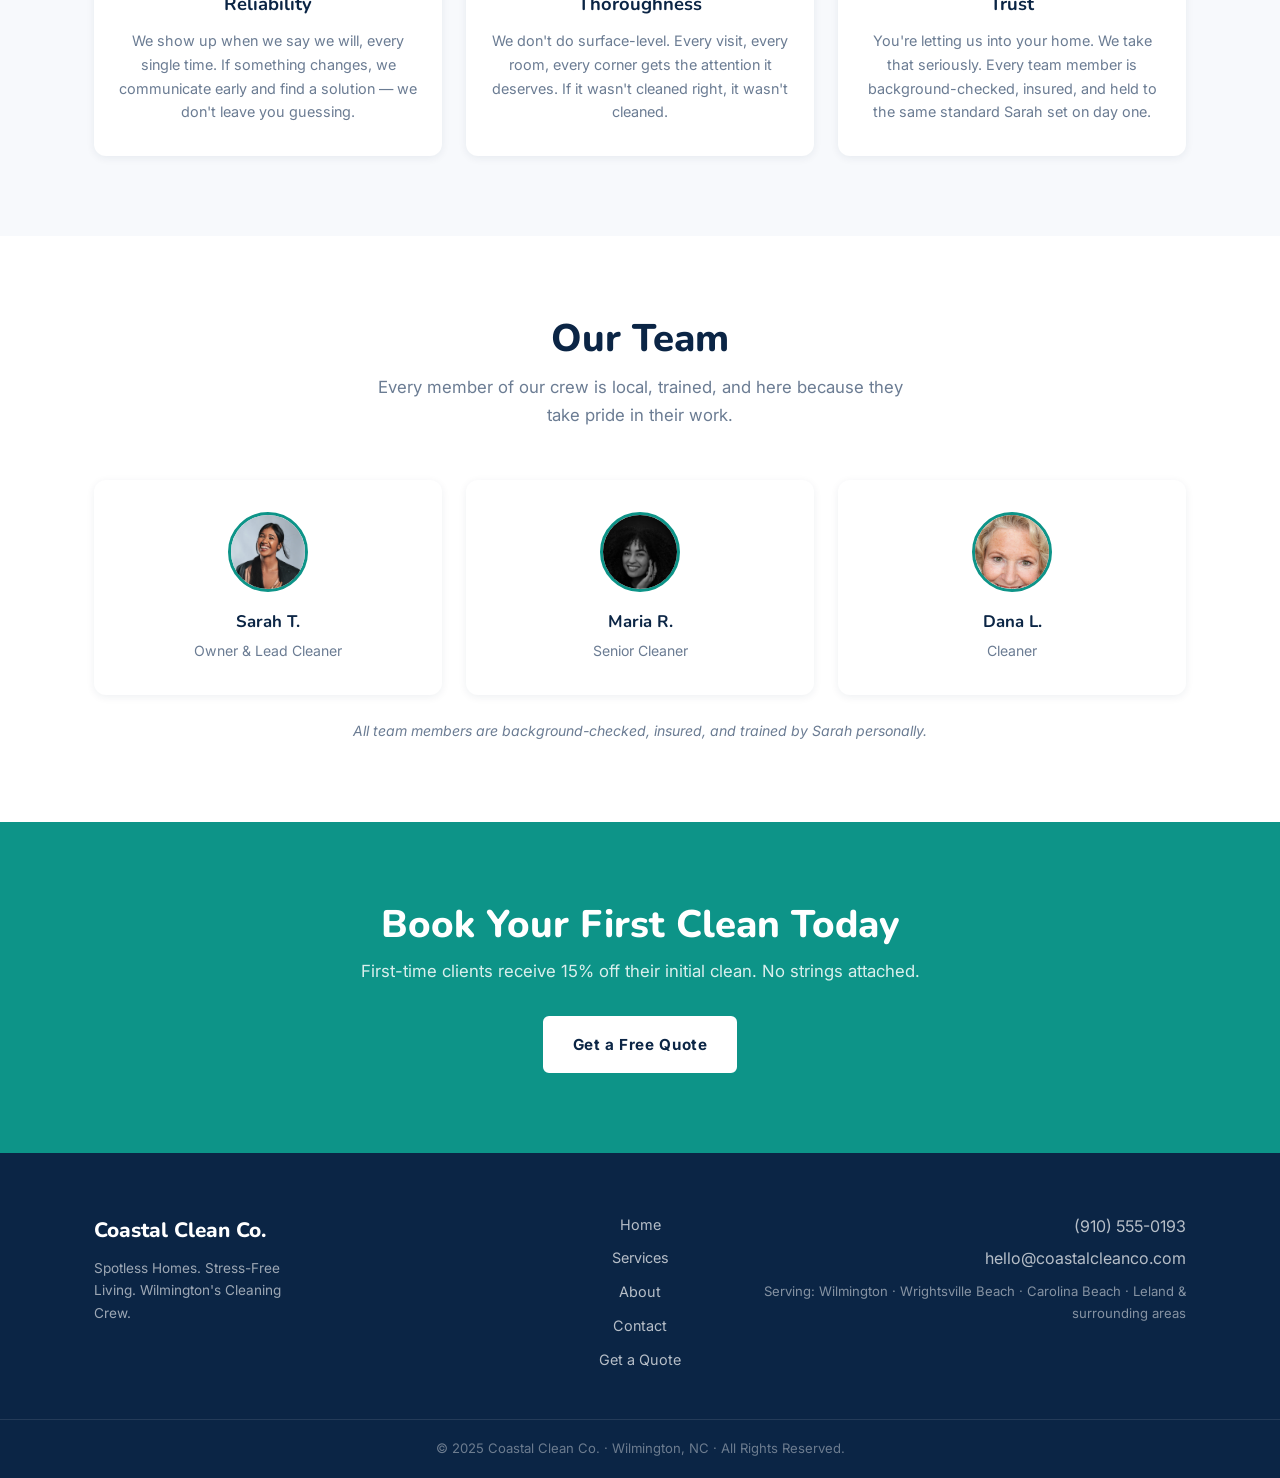
==== commit 9057ab54: "Replace placeholder divs with real stock photos Swapped all placeholder divs for <img> tags across i" ====
--- a/about.html
+++ b/about.html
@@ -65,10 +65,15 @@
             <p>Sarah was born and raised right here in Wilmington — she went to school here, raised her kids here, and has no intention of leaving. She sponsors a local youth soccer team because she believes in giving back to the community that gave her a chance. When she hires, she hires local and pays a living wage, because she knows what it means to work hard for every dollar. Coastal Clean Co. isn't just a cleaning service — it's a Wilmington business, through and through.</p>
           </div>
 
-          <!-- Right: Photo placeholder -->
-          <div class="bio-section__image" role="img" aria-label="Photo of Sarah Tanner placeholder">
-            Photo of Sarah
-          </div>
+          <!-- Right: Photo -->
+          <img
+            src="assets/images/sarah-tanner.jpg"
+            alt="Sarah Tanner, Owner and Founder of Coastal Clean Co."
+            class="bio-section__image"
+            width="400"
+            height="400"
+            loading="lazy"
+          />
 
         </div>
       </div>
@@ -121,19 +126,19 @@
         <div class="team-grid">
 
           <article class="team-card">
-            <div class="team-card__avatar" aria-hidden="true">S.T.</div>
+            <img src="assets/images/team-sarah.jpg" alt="Sarah T." class="team-card__avatar" width="80" height="80" loading="lazy" />
             <div class="team-card__name">Sarah T.</div>
             <div class="team-card__role">Owner &amp; Lead Cleaner</div>
           </article>
 
           <article class="team-card">
-            <div class="team-card__avatar" aria-hidden="true">M.R.</div>
+            <img src="assets/images/team-maria.jpg" alt="Maria R." class="team-card__avatar" width="80" height="80" loading="lazy" />
             <div class="team-card__name">Maria R.</div>
             <div class="team-card__role">Senior Cleaner</div>
           </article>
 
           <article class="team-card">
-            <div class="team-card__avatar" aria-hidden="true">D.L.</div>
+            <img src="assets/images/team-dana.jpg" alt="Dana L." class="team-card__avatar" width="80" height="80" loading="lazy" />
             <div class="team-card__name">Dana L.</div>
             <div class="team-card__role">Cleaner</div>
           </article>
--- a/assets/css/style.css
+++ b/assets/css/style.css
@@ -269,19 +269,12 @@
   width: 100%;
   max-width: 480px;
   height: 380px;
-  background: rgba(13,148,136,0.10);
   border-radius: var(--radius-lg);
-  display: flex;
-  align-items: center;
-  justify-content: center;
-  color: var(--navy);
-  font-family: var(--font-heading);
-  font-weight: 700;
-  font-size: 1rem;
-  border: 2px dashed rgba(13,148,136,0.25);
+  object-fit: cover;
+  object-position: center;
   margin: 0 auto;
-  text-align: center;
-  padding: 20px;
+  display: block;
+  box-shadow: var(--shadow-md);
 }
 
 /* Trust bar */
@@ -456,17 +449,11 @@
 .trust-section__image {
   width: 100%;
   height: 340px;
-  background: var(--sky-blue);
   border-radius: var(--radius-lg);
-  display: flex;
-  align-items: center;
-  justify-content: center;
-  color: var(--navy);
-  font-family: var(--font-heading);
-  font-weight: 700;
-  font-size: 1rem;
-  border: 2px dashed rgba(13,148,136,0.25);
-  text-align: center;
+  object-fit: cover;
+  object-position: center;
+  display: block;
+  box-shadow: var(--shadow-md);
 }
 
 /* ── CTA Banner ── */
@@ -600,18 +587,12 @@
   width: 100%;
   max-width: 400px;
   height: 400px;
-  background: var(--sky-blue);
   border-radius: var(--radius-lg);
-  display: flex;
-  align-items: center;
-  justify-content: center;
-  color: var(--navy);
-  font-family: var(--font-heading);
-  font-weight: 700;
-  font-size: 1rem;
-  border: 2px dashed rgba(13,148,136,0.25);
+  object-fit: cover;
+  object-position: top center;
+  display: block;
   margin: 0 auto;
-  text-align: center;
+  box-shadow: var(--shadow-md);
 }
 
 /* Values */
@@ -651,16 +632,12 @@
 .team-card:hover { transform: translateY(-3px); box-shadow: var(--shadow-teal); }
 
 .team-card__avatar {
-  width: 80px; height: 80px;
+  width: 80px;
+  height: 80px;
   border-radius: 50%;
-  background: var(--sky-blue);
-  display: flex;
-  align-items: center;
-  justify-content: center;
-  font-family: var(--font-heading);
-  font-weight: 800;
-  font-size: 1.1rem;
-  color: var(--navy);
+  object-fit: cover;
+  object-position: top center;
+  display: block;
   margin: 0 auto 16px;
   border: 3px solid var(--teal);
 }
@@ -824,7 +801,7 @@
     grid-template-columns: 1fr;
     gap: 36px;
   }
-  .hero__image { height: 260px; }
+  .hero__image { height: 260px; max-width: 100%; }
   .hero__btns  { flex-direction: column; }
   .hero__btns .btn { width: 100%; text-align: center; }
 
